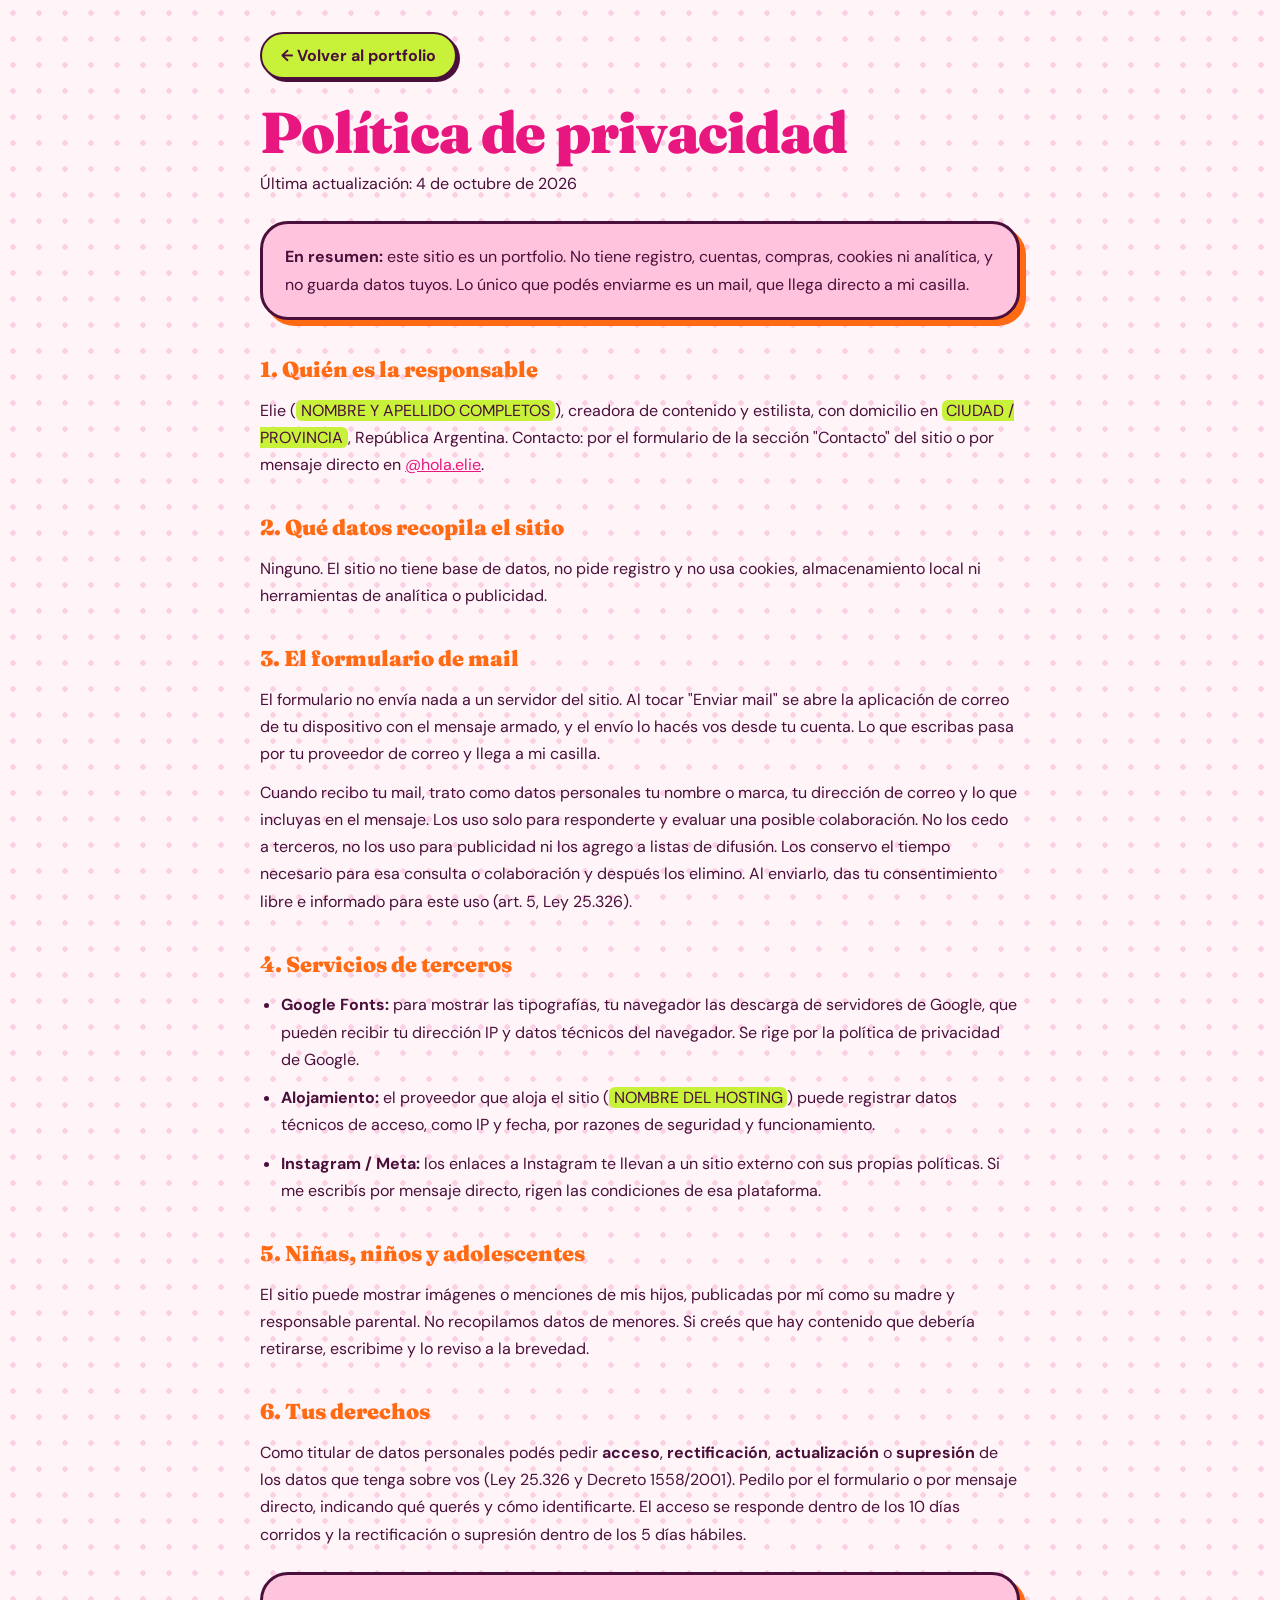
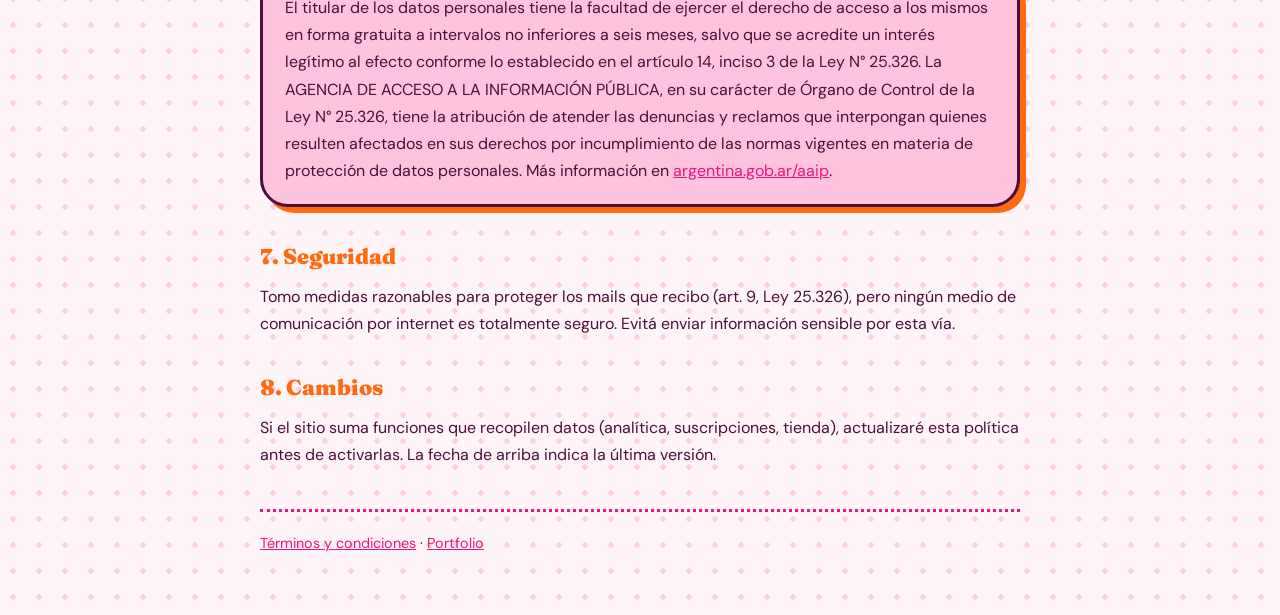
==== privacidad.html @ fdd50f95 "Add files via upload" ====
<!DOCTYPE html>
<html lang="es">
<head>
<meta charset="utf-8">
<meta name="viewport" content="width=device-width, initial-scale=1">
<meta name="robots" content="index,follow">
<title>Política de privacidad · Elie</title>
<link rel="preconnect" href="https://fonts.googleapis.com">
<link rel="preconnect" href="https://fonts.gstatic.com" crossorigin>
<link href="https://fonts.googleapis.com/css2?family=DM+Sans:wght@400;500;700&family=Fraunces:opsz,wght@9..144,900&display=swap" rel="stylesheet">
<link rel="stylesheet" href="legal.css">
</head>
<body>
<main class="wrap">
<a class="volver" href="index.html">← Volver al portfolio</a>
<h1>Política de privacidad</h1>
<p>Última actualización: 4 de octubre de 2026</p>

<div class="caja"><p><strong>En resumen:</strong> este sitio es un portfolio. No tiene registro, cuentas, compras, cookies ni analítica, y no guarda datos tuyos. Lo único que podés enviarme es un mail, que llega directo a mi casilla.</p></div>

<h2>1. Quién es la responsable</h2>
<p>Elie (<span class="falta">NOMBRE Y APELLIDO COMPLETOS</span>), creadora de contenido y estilista, con domicilio en <span class="falta">CIUDAD / PROVINCIA</span>, República Argentina. Contacto: por el formulario de la sección "Contacto" del sitio o por mensaje directo en <a href="https://www.instagram.com/hola.elie" target="_blank" rel="noopener">@hola.elie</a>.</p>

<h2>2. Qué datos recopila el sitio</h2>
<p>Ninguno. El sitio no tiene base de datos, no pide registro y no usa cookies, almacenamiento local ni herramientas de analítica o publicidad.</p>

<h2>3. El formulario de mail</h2>
<p>El formulario no envía nada a un servidor del sitio. Al tocar "Enviar mail" se abre la aplicación de correo de tu dispositivo con el mensaje armado, y el envío lo hacés vos desde tu cuenta. Lo que escribas pasa por tu proveedor de correo y llega a mi casilla.</p>
<p>Cuando recibo tu mail, trato como datos personales tu nombre o marca, tu dirección de correo y lo que incluyas en el mensaje. Los uso solo para responderte y evaluar una posible colaboración. No los cedo a terceros, no los uso para publicidad ni los agrego a listas de difusión. Los conservo el tiempo necesario para esa consulta o colaboración y después los elimino. Al enviarlo, das tu consentimiento libre e informado para este uso (art. 5, Ley 25.326).</p>

<h2>4. Servicios de terceros</h2>
<ul>
<li><strong>Google Fonts:</strong> para mostrar las tipografías, tu navegador las descarga de servidores de Google, que pueden recibir tu dirección IP y datos técnicos del navegador. Se rige por la política de privacidad de Google.</li>
<li><strong>Alojamiento:</strong> el proveedor que aloja el sitio (<span class="falta">NOMBRE DEL HOSTING</span>) puede registrar datos técnicos de acceso, como IP y fecha, por razones de seguridad y funcionamiento.</li>
<li><strong>Instagram / Meta:</strong> los enlaces a Instagram te llevan a un sitio externo con sus propias políticas. Si me escribís por mensaje directo, rigen las condiciones de esa plataforma.</li>
</ul>

<h2>5. Niñas, niños y adolescentes</h2>
<p>El sitio puede mostrar imágenes o menciones de mis hijos, publicadas por mí como su madre y responsable parental. No recopilamos datos de menores. Si creés que hay contenido que debería retirarse, escribime y lo reviso a la brevedad.</p>

<h2>6. Tus derechos</h2>
<p>Como titular de datos personales podés pedir <strong>acceso</strong>, <strong>rectificación</strong>, <strong>actualización</strong> o <strong>supresión</strong> de los datos que tenga sobre vos (Ley 25.326 y Decreto 1558/2001). Pedilo por el formulario o por mensaje directo, indicando qué querés y cómo identificarte. El acceso se responde dentro de los 10 días corridos y la rectificación o supresión dentro de los 5 días hábiles.</p>

<div class="caja"><p>El titular de los datos personales tiene la facultad de ejercer el derecho de acceso a los mismos en forma gratuita a intervalos no inferiores a seis meses, salvo que se acredite un interés legítimo al efecto conforme lo establecido en el artículo 14, inciso 3 de la Ley N° 25.326. La AGENCIA DE ACCESO A LA INFORMACIÓN PÚBLICA, en su carácter de Órgano de Control de la Ley N° 25.326, tiene la atribución de atender las denuncias y reclamos que interpongan quienes resulten afectados en sus derechos por incumplimiento de las normas vigentes en materia de protección de datos personales. Más información en <a href="https://www.argentina.gob.ar/aaip" target="_blank" rel="noopener">argentina.gob.ar/aaip</a>.</p></div>

<h2>7. Seguridad</h2>
<p>Tomo medidas razonables para proteger los mails que recibo (art. 9, Ley 25.326), pero ningún medio de comunicación por internet es totalmente seguro. Evitá enviar información sensible por esta vía.</p>

<h2>8. Cambios</h2>
<p>Si el sitio suma funciones que recopilen datos (analítica, suscripciones, tienda), actualizaré esta política antes de activarlas. La fecha de arriba indica la última versión.</p>

<p class="pie"><a href="terminos.html">Términos y condiciones</a> · <a href="index.html">Portfolio</a></p>
</main>
</body>
</html>
---- legal.css ----
/* Estilos compartidos de terminos.html y privacidad.html (misma identidad que el portfolio) */
:root{--naranja:#FF6A13;--fucsia:#E8167F;--lima:#C8F23A;--rosa:#FFC4DD;--fondo:#FFF4F8;--tinta:#4A0F3A;
  --serif:'Fraunces',Georgia,serif;--sans:'DM Sans',system-ui,sans-serif;--radio:28px}
*{box-sizing:border-box;margin:0}
body{font-family:var(--sans);line-height:1.7;color:var(--tinta);background-color:var(--fondo);
  background-image:radial-gradient(rgba(232,22,127,.16) 2.5px,transparent 3px);background-size:26px 26px}
.wrap{width:min(100% - 2.5rem,760px);margin:0 auto;padding:2rem 0 3rem}
.volver{display:inline-block;font-weight:700;text-decoration:none;color:var(--tinta);background:var(--lima);
  border:2.5px solid var(--tinta);border-radius:999px;padding:.5em 1.2em;box-shadow:3px 3px 0 var(--tinta)}
h1{font-family:var(--serif);font-weight:900;font-size:clamp(2.2rem,8vw,3.6rem);line-height:1.05;
  letter-spacing:-.02em;color:var(--fucsia);margin:1.5rem 0 .4rem}
h2{font-family:var(--serif);font-weight:900;font-size:1.35rem;margin:2rem 0 .5rem;color:var(--naranja)}
p,li{margin-bottom:.7rem}
ul{padding-left:1.3rem}
a{color:var(--fucsia)}
:focus-visible{outline:3px solid var(--fucsia);outline-offset:3px}
.caja{background:var(--rosa);border:3px solid var(--tinta);border-radius:var(--radio);
  padding:1.2rem 1.4rem;margin:1.5rem 0;box-shadow:6px 6px 0 var(--naranja)}
.caja p:last-child{margin-bottom:0}
.falta{background:var(--lima);border-radius:6px;padding:0 .3em}
.pie{border-top:3px dotted var(--fucsia);margin-top:2.5rem;padding-top:1.2rem;font-size:.9rem}
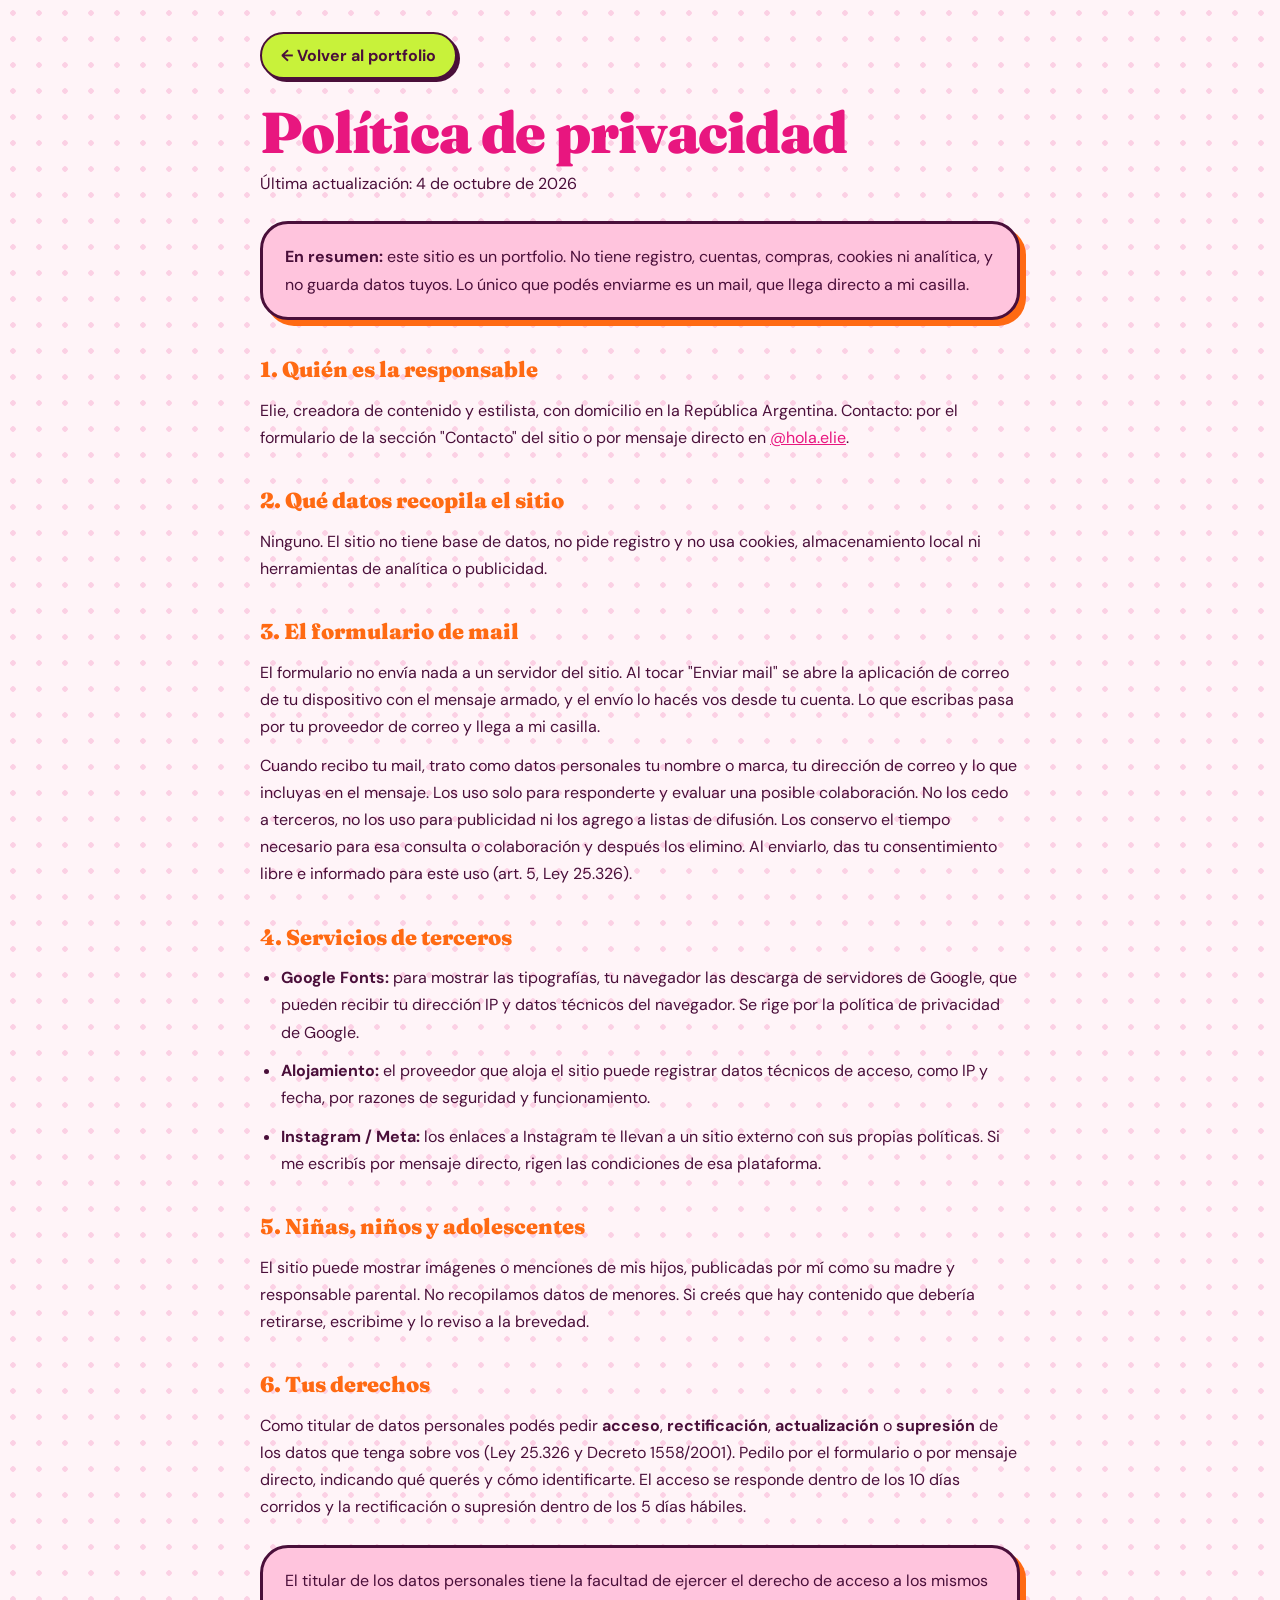
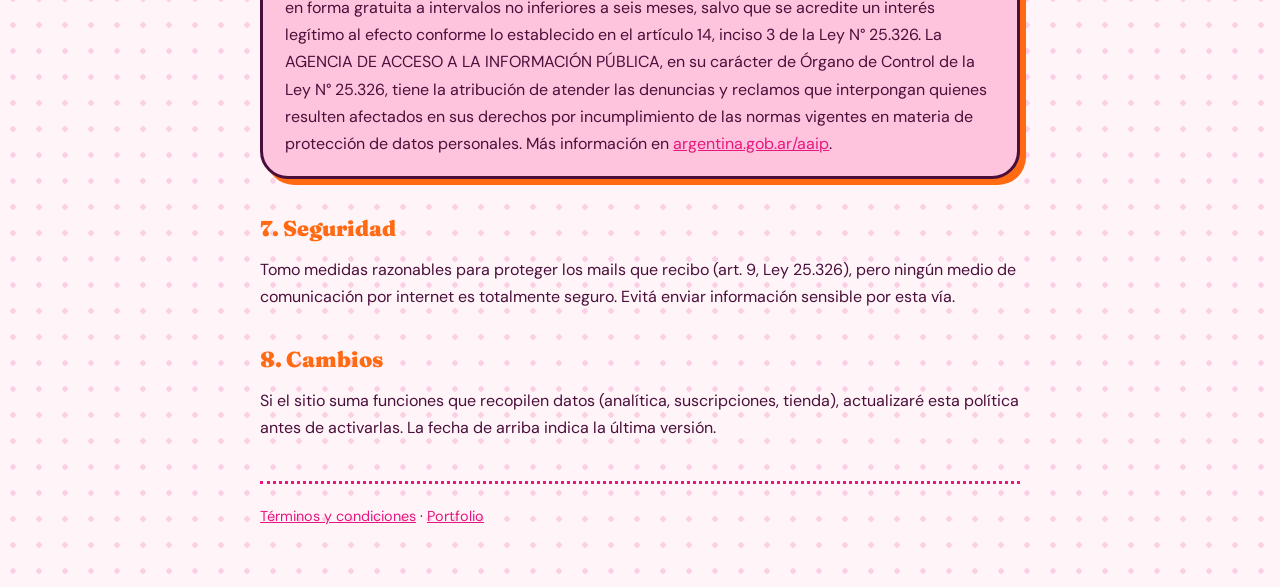
==== commit ba262c4d: "Add files via upload" ====
--- a/privacidad.html
+++ b/privacidad.html
@@ -19,7 +19,7 @@
 <div class="caja"><p><strong>En resumen:</strong> este sitio es un portfolio. No tiene registro, cuentas, compras, cookies ni analítica, y no guarda datos tuyos. Lo único que podés enviarme es un mail, que llega directo a mi casilla.</p></div>
 
 <h2>1. Quién es la responsable</h2>
-<p>Elie (<span class="falta">NOMBRE Y APELLIDO COMPLETOS</span>), creadora de contenido y estilista, con domicilio en <span class="falta">CIUDAD / PROVINCIA</span>, República Argentina. Contacto: por el formulario de la sección "Contacto" del sitio o por mensaje directo en <a href="https://www.instagram.com/hola.elie" target="_blank" rel="noopener">@hola.elie</a>.</p>
+<p>Elie, creadora de contenido y estilista, con domicilio en la República Argentina. Contacto: por el formulario de la sección "Contacto" del sitio o por mensaje directo en <a href="https://www.instagram.com/hola.elie" target="_blank" rel="noopener">@hola.elie</a>.</p>
 
 <h2>2. Qué datos recopila el sitio</h2>
 <p>Ninguno. El sitio no tiene base de datos, no pide registro y no usa cookies, almacenamiento local ni herramientas de analítica o publicidad.</p>
@@ -31,7 +31,7 @@
 <h2>4. Servicios de terceros</h2>
 <ul>
 <li><strong>Google Fonts:</strong> para mostrar las tipografías, tu navegador las descarga de servidores de Google, que pueden recibir tu dirección IP y datos técnicos del navegador. Se rige por la política de privacidad de Google.</li>
-<li><strong>Alojamiento:</strong> el proveedor que aloja el sitio (<span class="falta">NOMBRE DEL HOSTING</span>) puede registrar datos técnicos de acceso, como IP y fecha, por razones de seguridad y funcionamiento.</li>
+<li><strong>Alojamiento:</strong> el proveedor que aloja el sitio puede registrar datos técnicos de acceso, como IP y fecha, por razones de seguridad y funcionamiento.</li>
 <li><strong>Instagram / Meta:</strong> los enlaces a Instagram te llevan a un sitio externo con sus propias políticas. Si me escribís por mensaje directo, rigen las condiciones de esa plataforma.</li>
 </ul>
 
